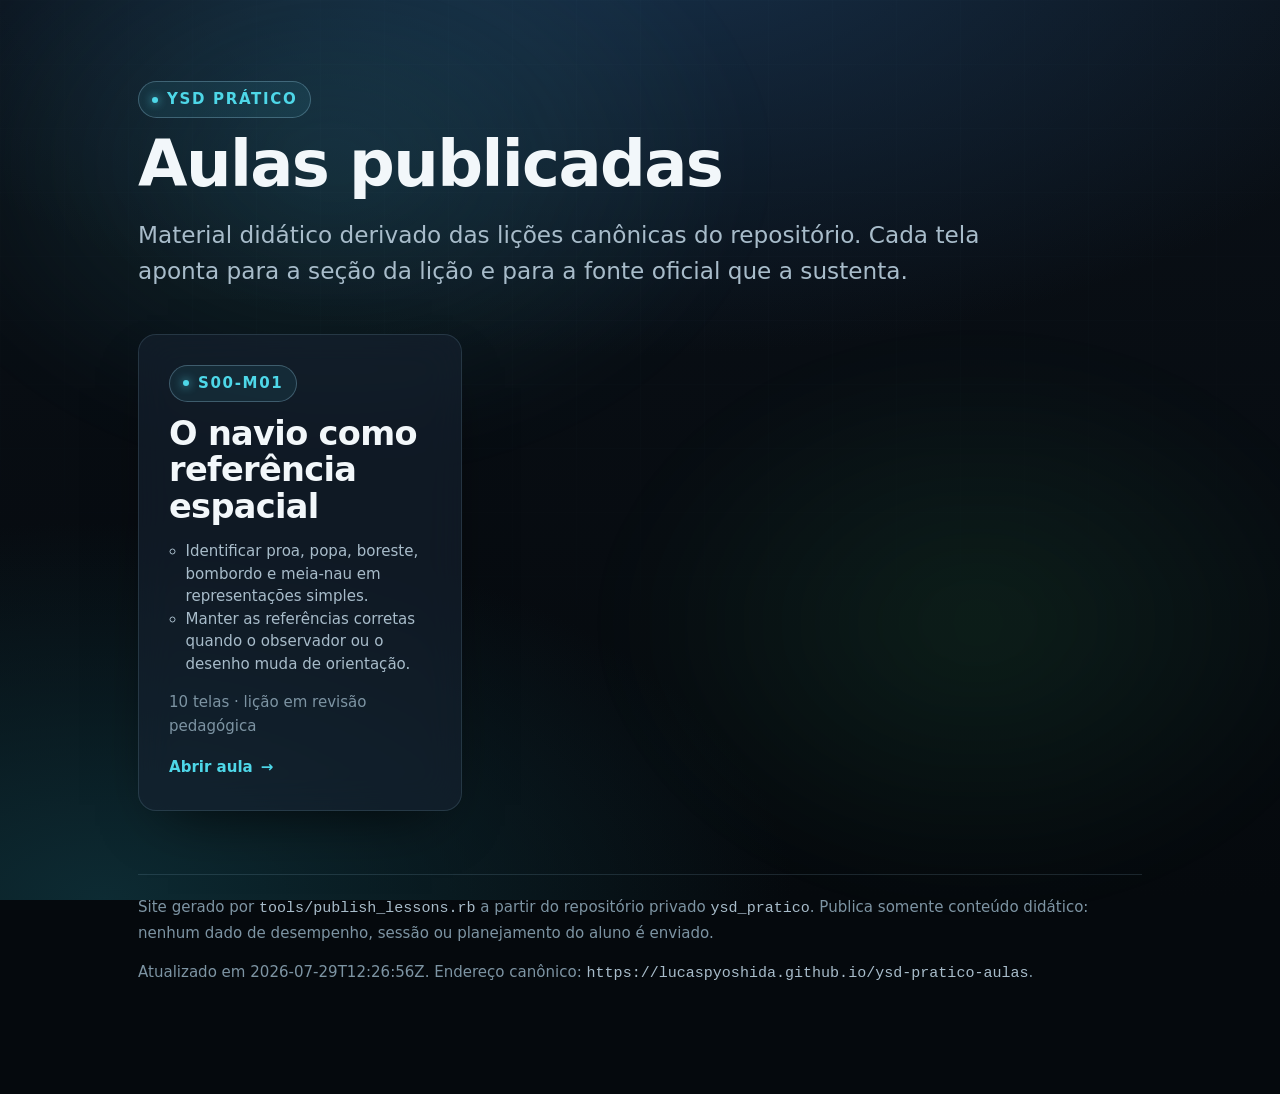
==== index.html @ a8713296 "publish: S00-M01 (ysd_pratico@873083e3991c)" ====
<!doctype html>
<html lang="pt-BR">
<head>
  <meta charset="utf-8">
  <meta name="viewport" content="width=device-width,initial-scale=1,viewport-fit=cover">
  <meta name="theme-color" content="#05090d">
  <meta name="description" content="Aulas publicadas do YSD Prático: preparação para o Processo Seletivo à Categoria de Praticante de Prático.">
  <title>YSD Prático · Aulas</title>
  <link rel="icon" href="data:,">
  <link rel="stylesheet" href="assets/theme/ysd-deck.css">
  <style>
    /* O catálogo reaproveita os tokens do tema; a grade é própria dele. */
    body { display: block; }
    .wrap { width: min(1100px, 100%); margin: 0 auto; padding: clamp(48px, 9vh, 96px) clamp(20px, 5vw, 48px) 96px; }
    header { margin-bottom: clamp(28px, 5vh, 52px); }
    header h1 { font-size: var(--step-4); margin-bottom: 0.3em; }
    header p { color: var(--muted); font-size: var(--step-1); max-width: 60ch; margin: 0; }
    /* auto-fill, não auto-fit: com uma aula só, o cartão mantém largura de
       cartão em vez de esticar por toda a página. */
    ul.grid { list-style: none; margin: 0; padding: 0; display: grid; gap: 16px; grid-template-columns: repeat(auto-fill, minmax(300px, 1fr)); }
    .card a {
      display: block; height: 100%; padding: clamp(20px, 2.6vw, 30px); border-radius: var(--radius);
      border: 1px solid var(--glass-line); background: var(--glass); color: inherit; text-decoration: none;
      backdrop-filter: blur(var(--glass-blur)); -webkit-backdrop-filter: blur(var(--glass-blur));
      box-shadow: var(--shadow); transition: transform .25s var(--ease), border-color .25s var(--ease);
    }
    .card a:hover { transform: translateY(-4px); border-color: var(--proa); }
    .card h2 { font-size: var(--step-2); margin-bottom: 0.45em; }
    .objectives { margin: 0 0 16px; padding-left: 1.1em; color: var(--muted); font-size: var(--step--1); line-height: 1.5; }
    .meta { color: var(--faint); font-size: var(--step--1); margin: 0 0 14px; }
    .go { display: inline-flex; align-items: center; gap: 8px; color: var(--proa); font-weight: 700; font-size: var(--step--1); }
    .go::after { content: "→"; transition: transform .25s var(--ease); }
    .card a:hover .go::after { transform: translateX(4px); }
    footer { margin-top: clamp(40px, 7vh, 72px); padding-top: 20px; border-top: 1px solid var(--glass-line); color: var(--faint); font-size: var(--step--1); line-height: 1.6; }
    footer code { color: var(--muted); }
  </style>
</head>
<body>
  <div class="backdrop" aria-hidden="true"></div>
  <div class="wrap">
    <header>
      <p class="eyebrow">YSD Prático</p>
      <h1>Aulas publicadas</h1>
      <p>Material didático derivado das lições canônicas do repositório. Cada tela aponta para a seção da lição e para a fonte oficial que a sustenta.</p>
    </header>

    <ul class="grid">
<li class="card">
  <a href="S00-M01/">
    <p class="eyebrow">S00-M01</p>
    <h2>O navio como referência espacial</h2>
    <ul class="objectives"><li>Identificar proa, popa, boreste, bombordo e meia-nau em representações simples.</li><li>Manter as referências corretas quando o observador ou o desenho muda de orientação.</li></ul>
    <p class="meta">10 telas · lição em revisão pedagógica</p>
    <span class="go">Abrir aula</span>
  </a>
</li>

    </ul>

    <footer>
      <p>Site gerado por <code>tools/publish_lessons.rb</code> a partir do repositório privado <code>ysd_pratico</code>. Publica somente conteúdo didático: nenhum dado de desempenho, sessão ou planejamento do aluno é enviado.</p>
      <p>Atualizado em 2026-07-29T12:26:56Z. Endereço canônico: <code>https://lucaspyoshida.github.io/ysd-pratico-aulas</code>.</p>
    </footer>
  </div>
</body>
</html>
---- assets/theme/ysd-deck.css ----
/*
 * Tema YSD para decks derivados de lições canônicas.
 *
 * Origem: presentations/templates/theme/ysd-deck.css
 * Distribuição: tools/sync_deck_theme.rb copia este arquivo para
 *               presentations/decks/<microtema>/assets/theme/ysd-deck.css
 * Não editar a cópia dentro do deck: ela é artefato derivado.
 *
 * Regras herdadas de docs/authoring-standards.md:
 * - uma mensagem principal por tela;
 * - convenção de cor estável entre decks (proa, popa, bordos, meia-nau);
 * - movimento só com função causal, temporal ou espacial;
 * - toda animação desligada sob prefers-reduced-motion;
 * - informação exclusivamente visual sempre com alternativa textual.
 */

/* ---------------------------------------------------------------- tokens */

:root {
  color-scheme: dark;

  /* Profundidade: do fundo do mar até a superfície iluminada. */
  --abyss: #05090d;
  --deep: #0a1017;
  --surface: #101823;
  --surface-raised: #16212e;

  /* Vidro: camadas translúcidas empilhadas sobre o fundo. */
  --glass: rgba(24, 36, 50, 0.58);
  --glass-strong: rgba(28, 42, 58, 0.78);
  --glass-line: rgba(150, 190, 215, 0.16);
  --glass-line-strong: rgba(150, 200, 225, 0.32);
  --glass-blur: 18px;

  --text: #f2f7fa;
  --muted: #a8bcca;
  --faint: #7d94a3;

  /* Convenção semântica fixa do projeto. Não trocar entre decks. */
  --proa: #4ed7e8;
  --popa: #f6a84b;
  --boreste: #4ade80;
  --bombordo: #fb7185;
  --meia-nau: #fcd34d;

  --accent: var(--proa);
  --ok: var(--boreste);
  --warn: var(--meia-nau);
  --err: var(--bombordo);
  --focus: #ffffff;

  /* Tipografia fluida: legível no celular sem virar cartaz no desktop. */
  --step--1: clamp(0.82rem, 0.78rem + 0.2vw, 0.94rem);
  --step-0: clamp(1rem, 0.94rem + 0.3vw, 1.15rem);
  --step-1: clamp(1.15rem, 1.05rem + 0.55vw, 1.45rem);
  --step-2: clamp(1.45rem, 1.2rem + 1.2vw, 2.1rem);
  --step-3: clamp(1.85rem, 1.4rem + 2.2vw, 3rem);
  --step-4: clamp(2.2rem, 1.5rem + 3.4vw, 4rem);

  --radius: 18px;
  --radius-sm: 11px;
  --pad-slide: clamp(20px, 5vw, 76px);
  --shadow: 0 24px 60px -30px rgba(0, 0, 0, 0.85);
  --shadow-lift: 0 30px 70px -28px rgba(0, 0, 0, 0.9);
  --ease: cubic-bezier(0.22, 0.61, 0.36, 1);
}

* { box-sizing: border-box; }

html {
  scroll-behavior: smooth;
  scroll-snap-type: y mandatory;
  -webkit-text-size-adjust: 100%;
}

body {
  margin: 0;
  min-height: 100svh;
  background: var(--abyss);
  color: var(--text);
  font-family: Inter, ui-sans-serif, system-ui, -apple-system, "Segoe UI", sans-serif;
  font-size: var(--step-0);
  line-height: 1.55;
  overflow-x: hidden;
  -webkit-font-smoothing: antialiased;
}

/* --------------------------------------------------- fundo em camadas */

/* Três camadas fixas: gradiente de profundidade, halo de luz e retícula.
   Nenhuma carrega informação: existem para separar o vidro do fundo. */
.backdrop {
  position: fixed;
  inset: 0;
  z-index: -1;
  pointer-events: none;
  background:
    radial-gradient(120% 90% at 50% -10%, #17304a 0%, transparent 55%),
    radial-gradient(90% 70% at 8% 100%, #0d2b33 0%, transparent 60%),
    linear-gradient(180deg, var(--deep) 0%, var(--abyss) 100%);
}

.backdrop::before {
  content: "";
  position: absolute;
  inset: -30% -10%;
  background:
    radial-gradient(40% 30% at 30% 30%, rgba(78, 215, 232, 0.13), transparent 70%),
    radial-gradient(35% 28% at 72% 62%, rgba(74, 222, 128, 0.09), transparent 70%);
  filter: blur(28px);
  animation: drift 34s var(--ease) infinite alternate;
}

.backdrop::after {
  content: "";
  position: absolute;
  inset: 0;
  opacity: 0.16;
  background-image:
    linear-gradient(rgba(150, 200, 225, 0.09) 1px, transparent 1px),
    linear-gradient(90deg, rgba(150, 200, 225, 0.09) 1px, transparent 1px);
  background-size: 64px 64px;
  mask-image: radial-gradient(120% 80% at 50% 20%, #000 20%, transparent 78%);
}

@keyframes drift {
  from { transform: translate3d(-3%, -2%, 0) scale(1); }
  to { transform: translate3d(4%, 3%, 0) scale(1.09); }
}

/* --------------------------------------------------------- cromo fixo */

.progress {
  position: fixed;
  inset: 0 0 auto;
  height: 3px;
  z-index: 30;
  background: rgba(150, 200, 225, 0.12);
}

.progress span {
  display: block;
  height: 100%;
  width: 0;
  background: linear-gradient(90deg, var(--proa), var(--boreste));
  box-shadow: 0 0 14px rgba(78, 215, 232, 0.6);
  transition: width 0.35s var(--ease);
}

.deck-bar {
  position: fixed;
  top: 14px;
  left: 50%;
  transform: translateX(-50%);
  z-index: 30;
  display: flex;
  align-items: center;
  gap: 12px;
  padding: 7px 8px 7px 15px;
  border-radius: 999px;
  background: var(--glass-strong);
  border: 1px solid var(--glass-line);
  backdrop-filter: blur(var(--glass-blur));
  -webkit-backdrop-filter: blur(var(--glass-blur));
  box-shadow: var(--shadow);
  max-width: calc(100vw - 24px);
}

.deck-bar .deck-id {
  font-size: var(--step--1);
  font-weight: 700;
  letter-spacing: 0.09em;
  text-transform: uppercase;
  color: var(--muted);
  white-space: nowrap;
}

/* Trilha de progresso: cada ponto é um slide navegável. */
.dots {
  display: flex;
  gap: 6px;
  align-items: center;
}

.dots button {
  width: 8px;
  height: 8px;
  padding: 0;
  border: 0;
  border-radius: 50%;
  background: rgba(168, 188, 202, 0.34);
  cursor: pointer;
  transition: transform 0.25s var(--ease), background 0.25s var(--ease), width 0.25s var(--ease);
}

.dots button:hover { background: var(--muted); }

.dots button[aria-current="true"] {
  width: 22px;
  border-radius: 999px;
  background: var(--proa);
  box-shadow: 0 0 12px rgba(78, 215, 232, 0.7);
}

.counter {
  font-variant-numeric: tabular-nums;
  font-size: var(--step--1);
  color: var(--faint);
  padding-right: 8px;
  white-space: nowrap;
}

.controls {
  position: fixed;
  right: clamp(12px, 2.5vw, 26px);
  bottom: clamp(12px, 2.5vw, 26px);
  z-index: 30;
  display: flex;
  gap: 8px;
}

.icon-btn {
  width: 46px;
  height: 46px;
  display: grid;
  place-items: center;
  border: 1px solid var(--glass-line);
  border-radius: 50%;
  background: var(--glass-strong);
  backdrop-filter: blur(var(--glass-blur));
  -webkit-backdrop-filter: blur(var(--glass-blur));
  color: var(--text);
  cursor: pointer;
  transition: border-color 0.2s var(--ease), color 0.2s var(--ease), transform 0.2s var(--ease);
}

.icon-btn:hover {
  border-color: var(--proa);
  color: var(--proa);
  transform: translateY(-2px);
}

button { font: inherit; }

:focus-visible {
  outline: 3px solid var(--focus);
  outline-offset: 3px;
  border-radius: 4px;
}

/* ------------------------------------------------------------- slides */

.slide {
  position: relative;
  min-height: 100svh;
  scroll-snap-align: start;
  display: grid;
  align-items: center;
  padding: clamp(74px, 11vh, 118px) var(--pad-slide) clamp(90px, 13vh, 130px);
}

.content {
  width: min(1180px, 100%);
  margin: 0 auto;
  display: grid;
  gap: clamp(16px, 2.2vw, 26px);
}

/* Entrada por rolagem: o conteúdo assenta quando o slide passa a ser o atual.
   É transição de foco de atenção, não decoração.

   O efeito só existe depois que o runtime marca `deck-ready` no documento.
   Sem JavaScript — ou se o script falhar — o deck continua legível por inteiro,
   porque conteúdo didático não pode depender de animação para existir. */
.deck-ready .slide [data-reveal] {
  opacity: 0;
  transform: translateY(18px);
  transition: opacity 0.55s var(--ease), transform 0.55s var(--ease);
}

.deck-ready .slide.is-current [data-reveal] {
  opacity: 1;
  transform: none;
}

.deck-ready .slide.is-current [data-reveal="2"] { transition-delay: 0.09s; }
.deck-ready .slide.is-current [data-reveal="3"] { transition-delay: 0.18s; }
.deck-ready .slide.is-current [data-reveal="4"] { transition-delay: 0.27s; }

.grid-2 {
  grid-template-columns: minmax(0, 1fr) minmax(340px, 1.08fr);
  gap: clamp(22px, 3.2vw, 46px);
  align-items: center;
}

/* ------------------------------------------------------- tipografia */

h1, h2, h3, p { margin-top: 0; }

h1 {
  font-size: var(--step-4);
  line-height: 1.02;
  letter-spacing: -0.025em;
  margin-bottom: 0.35em;
  text-wrap: balance;
}

h2 {
  font-size: var(--step-3);
  line-height: 1.08;
  letter-spacing: -0.02em;
  margin-bottom: 0.3em;
  text-wrap: balance;
}

h3 {
  font-size: var(--step-1);
  line-height: 1.22;
  letter-spacing: -0.01em;
  margin-bottom: 0.4em;
}

.eyebrow {
  display: inline-flex;
  /* `.content` é grid: sem isto a pílula esticaria até a largura da coluna. */
  justify-self: start;
  align-items: center;
  gap: 9px;
  margin: 0 0 14px;
  padding: 6px 13px;
  border-radius: 999px;
  border: 1px solid var(--glass-line-strong);
  background: rgba(78, 215, 232, 0.08);
  color: var(--proa);
  font-size: var(--step--1);
  font-weight: 700;
  letter-spacing: 0.11em;
  text-transform: uppercase;
}

.eyebrow::before {
  content: "";
  width: 6px;
  height: 6px;
  border-radius: 50%;
  background: currentColor;
  box-shadow: 0 0 10px currentColor;
}

.lead {
  font-size: var(--step-1);
  line-height: 1.5;
  color: var(--muted);
  max-width: 62ch;
}

.fine {
  font-size: var(--step--1);
  color: var(--faint);
  line-height: 1.45;
  margin: 0;
}

/* Linha de proveniência: presente em toda tela, nunca escondida. */
.source-line {
  margin: 6px 0 0;
  padding-top: 12px;
  border-top: 1px solid var(--glass-line);
  color: var(--faint);
  font-size: var(--step--1);
  line-height: 1.45;
}

/* ------------------------------------------------------ superfícies */

.panel {
  padding: clamp(18px, 2.2vw, 28px);
  border-radius: var(--radius);
  border: 1px solid var(--glass-line);
  background: var(--glass);
  backdrop-filter: blur(var(--glass-blur));
  -webkit-backdrop-filter: blur(var(--glass-blur));
  box-shadow: var(--shadow);
}

/* Regra: enunciado que vem direto da lição, com barra semântica à esquerda. */
.rule {
  position: relative;
  margin: 0 0 12px;
  padding: 16px 20px 16px 24px;
  border-radius: var(--radius-sm);
  border: 1px solid var(--glass-line);
  background: var(--glass);
  backdrop-filter: blur(var(--glass-blur));
  -webkit-backdrop-filter: blur(var(--glass-blur));
  font-size: var(--step-1);
  line-height: 1.45;
}

.rule::before {
  content: "";
  position: absolute;
  left: 0;
  top: 12px;
  bottom: 12px;
  width: 4px;
  border-radius: 999px;
  background: var(--tone, var(--proa));
  box-shadow: 0 0 16px -2px var(--tone, var(--proa));
}

.rule.t-proa { --tone: var(--proa); }
.rule.t-popa { --tone: var(--popa); }
.rule.t-boreste { --tone: var(--boreste); }
.rule.t-bombordo { --tone: var(--bombordo); }
.rule.t-meia-nau { --tone: var(--meia-nau); }

.tag {
  font-weight: 800;
  letter-spacing: 0.01em;
  color: var(--tone, var(--proa));
}

.tag.t-boreste { --tone: var(--boreste); }
.tag.t-bombordo { --tone: var(--bombordo); }

/* Card de erro comum: alto contraste, deliberadamente destoante. */
.misconception {
  position: relative;
  padding: clamp(20px, 3vw, 32px);
  border-radius: var(--radius);
  border: 1px solid rgba(251, 113, 133, 0.45);
  background: linear-gradient(145deg, rgba(60, 22, 33, 0.85), rgba(30, 16, 22, 0.7));
  backdrop-filter: blur(var(--glass-blur));
  -webkit-backdrop-filter: blur(var(--glass-blur));
  font-size: var(--step-2);
  line-height: 1.28;
  text-wrap: balance;
}

.misconception::before {
  content: "“";
  position: absolute;
  top: -6px;
  left: 14px;
  font-size: 4rem;
  line-height: 1;
  color: rgba(251, 113, 133, 0.35);
}

/* --------------------------------------------------------- interação */

.button-row {
  display: flex;
  flex-wrap: wrap;
  gap: 10px;
  margin-top: 6px;
}

.action {
  display: inline-flex;
  align-items: center;
  gap: 9px;
  min-height: 46px;
  padding: 11px 18px;
  border-radius: 999px;
  border: 1px solid var(--glass-line-strong);
  background: var(--glass);
  backdrop-filter: blur(var(--glass-blur));
  -webkit-backdrop-filter: blur(var(--glass-blur));
  color: var(--text);
  cursor: pointer;
  transition: border-color 0.2s var(--ease), color 0.2s var(--ease),
              background 0.2s var(--ease), transform 0.2s var(--ease);
}

.action:hover { border-color: var(--proa); color: var(--proa); transform: translateY(-1px); }
.action.active { border-color: var(--proa); color: var(--proa); background: rgba(78, 215, 232, 0.12); }
.action.correct { border-color: var(--ok); color: var(--ok); background: rgba(74, 222, 128, 0.12); }
.action.wrong { border-color: var(--err); color: var(--err); background: rgba(251, 113, 133, 0.12); }
.action .icon { width: 18px; height: 18px; }

/* Área de retorno com altura reservada: o layout não pula ao responder. */
.feedback {
  min-height: 3.2em;
  margin: 4px 0 0;
  color: var(--muted);
  line-height: 1.45;
  transition: color 0.25s var(--ease);
}

.feedback.ok { color: var(--ok); }
.feedback.err { color: var(--err); }

/* ------------------------------------------------------------- palco */

/* Palco do navio: proporção estável, moldura de vidro e água sob o casco
   representada apenas como textura de fundo. */
.stage {
  position: relative;
  width: 100%;
  aspect-ratio: 16 / 10;
  min-height: 260px;
  border-radius: var(--radius);
  border: 1px solid var(--glass-line);
  background:
    radial-gradient(80% 60% at 50% 0%, rgba(78, 215, 232, 0.1), transparent 60%),
    linear-gradient(180deg, #0d1721 0%, #091119 100%);
  box-shadow: var(--shadow-lift), inset 0 1px 0 rgba(255, 255, 255, 0.05);
  overflow: hidden;
}

.stage svg { display: block; width: 100%; height: 100%; }

/* Marulho: linhas horizontais lentas. Só sinaliza "há água"; não mede nada. */
.swell {
  animation: swell 9s ease-in-out infinite alternate;
  transform-origin: center;
}

@keyframes swell {
  from { transform: translateY(-4px); opacity: 0.5; }
  to { transform: translateY(4px); opacity: 0.85; }
}

/* Balanço do navio: amplitude mínima, apenas para o palco não parecer estático. */
.bob { animation: bob 7s ease-in-out infinite alternate; transform-origin: center; }

@keyframes bob {
  from { transform: translateY(-5px) rotate(-0.7deg); }
  to { transform: translateY(5px) rotate(0.7deg); }
}

/* Pulso da seta de proa: chama atenção para a referência que decide os bordos. */
.pulse { animation: pulse 2.6s ease-in-out infinite; }

@keyframes pulse {
  0%, 100% { opacity: 0.55; }
  50% { opacity: 1; }
}

/* Rótulos ancorados ao objeto, conforme docs/authoring-standards.md. */
.tick {
  font: 700 15px Inter, system-ui, sans-serif;
  letter-spacing: 0.08em;
  paint-order: stroke;
  stroke: #05090d;
  stroke-width: 5px;
  stroke-linejoin: round;
}

.tick.sm { font-size: 13px; }

.hull { fill: #dde7ec; stroke: #93a8b4; stroke-width: 3; }
.keel-line { stroke: #5b7180; stroke-width: 2; stroke-dasharray: 9 8; }
.band-boreste { fill: var(--boreste); opacity: 0.42; }
.band-bombordo { fill: var(--bombordo); opacity: 0.42; }
.band-meia-nau { fill: var(--meia-nau); opacity: 0.36; }
.edge-meia-nau { stroke: var(--meia-nau); stroke-width: 2.5; stroke-dasharray: 7 6; fill: none; }

.watcher circle { fill: var(--meia-nau); stroke: #ffffff; stroke-width: 3; }
.watcher.mental circle { fill: var(--proa); }
.watcher { transition: transform 0.55s var(--ease); }

.ship-group { transition: transform 0.6s var(--ease); }

/* Estado de pista: rótulos escondidos até o aluno pedir ajuda. */
.stage.hide-labels .maybe { opacity: 0; transition: opacity 0.4s var(--ease); }
.stage.hint .maybe.proa { opacity: 1; }

/* -------------------------------------------------------------- grades */

.concept-grid {
  display: grid;
  grid-template-columns: repeat(auto-fit, minmax(165px, 1fr));
  gap: 12px;
}

.concept {
  padding: 18px 16px;
  border-radius: var(--radius-sm);
  border: 1px solid var(--glass-line);
  border-top: 3px solid var(--tone, var(--proa));
  background: var(--glass);
  backdrop-filter: blur(var(--glass-blur));
  -webkit-backdrop-filter: blur(var(--glass-blur));
  transition: transform 0.25s var(--ease), border-color 0.25s var(--ease);
}

.concept:hover { transform: translateY(-3px); }
.concept strong { display: block; margin-bottom: 6px; font-size: var(--step-1); color: var(--tone, var(--text)); }
.concept span { color: var(--muted); font-size: var(--step--1); line-height: 1.4; }

.concept.t-proa { --tone: var(--proa); }
.concept.t-popa { --tone: var(--popa); }
.concept.t-boreste { --tone: var(--boreste); }
.concept.t-bombordo { --tone: var(--bombordo); }
.concept.t-meia-nau { --tone: var(--meia-nau); }

.summary {
  display: grid;
  grid-template-columns: repeat(auto-fit, minmax(230px, 1fr));
  gap: 14px;
}

.summary > div {
  padding: clamp(18px, 2.2vw, 26px);
  border-radius: var(--radius);
  border: 1px solid var(--glass-line);
  border-top: 3px solid var(--tone, var(--proa));
  background: var(--glass);
  backdrop-filter: blur(var(--glass-blur));
  -webkit-backdrop-filter: blur(var(--glass-blur));
}

.summary p { color: var(--muted); margin: 0; line-height: 1.45; }

/* --------------------------------------------------------- utilidades */

.sr-only {
  position: absolute;
  width: 1px;
  height: 1px;
  padding: 0;
  margin: -1px;
  overflow: hidden;
  clip: rect(0, 0, 0, 0);
  white-space: nowrap;
  border: 0;
}

/* Marcador de proveniência: liga o texto da tela a uma claim da lição canônica.
   É só um rótulo para o validador e para leitores de tela — não pode impor
   display, porque a mesma classe aparece em parágrafo, span e cartão. */
.claim { }

/* Mapa de slides: visão geral acionada por teclado ou botão. */
.map {
  position: fixed;
  inset: 0;
  z-index: 40;
  display: none;
  place-items: center;
  padding: 28px;
  background: rgba(5, 9, 13, 0.82);
  backdrop-filter: blur(10px);
  -webkit-backdrop-filter: blur(10px);
}

.map[open] { display: grid; }

.map ol {
  list-style: none;
  margin: 0;
  padding: 0;
  display: grid;
  grid-template-columns: repeat(auto-fit, minmax(210px, 1fr));
  gap: 10px;
  width: min(880px, 100%);
  max-height: 80svh;
  overflow-y: auto;
}

.map button {
  width: 100%;
  text-align: left;
  padding: 14px 16px;
  border-radius: var(--radius-sm);
  border: 1px solid var(--glass-line);
  background: var(--glass);
  color: var(--text);
  cursor: pointer;
  line-height: 1.3;
  transition: border-color 0.2s var(--ease), transform 0.2s var(--ease);
}

.map button:hover { border-color: var(--proa); transform: translateY(-2px); }
.map button small { display: block; color: var(--faint); font-size: var(--step--1); margin-bottom: 4px; }

/* @MIRA:RESPONSIVE:START */
@media (max-width: 860px) {
  html { scroll-snap-type: none; }

  .slide {
    min-height: auto;
    padding: clamp(78px, 12vh, 96px) 16px clamp(28px, 6vh, 44px);
  }

  .slide:last-child { padding-bottom: 110px; }

  .grid-2 { grid-template-columns: 1fr; }

  /* No celular o palco vem primeiro: a figura ancora a leitura do texto. */
  .grid-2 > .stage { order: -1; }

  .stage { aspect-ratio: 4 / 3; min-height: 210px; }

  .deck-bar { top: 10px; gap: 8px; padding: 6px 8px 6px 12px; }
  .deck-bar .deck-id { display: none; }
  .dots button { width: 7px; height: 7px; }
  .dots button[aria-current="true"] { width: 18px; }

  .icon-btn { width: 44px; height: 44px; }
  .misconception { font-size: var(--step-1); }
  .rule { font-size: var(--step-0); }
  .tick { font-size: 17px; }
  .tick.sm { font-size: 15px; }
}

@media (max-width: 460px) {
  .dots { max-width: 46vw; overflow: hidden; }
  .action { width: 100%; justify-content: center; }
}
/* @MIRA:RESPONSIVE:END */

/* Contrato de acessibilidade: nenhuma animação sobrevive à preferência do
   usuário, e nenhuma informação depende exclusivamente de movimento. */
@media (prefers-reduced-motion: reduce) {
  html { scroll-behavior: auto; }

  *, *::before, *::after {
    animation: none !important;
    transition-duration: 0.01ms !important;
  }

  .deck-ready .slide [data-reveal] { opacity: 1; transform: none; }
}

@media print {
  .deck-bar, .controls, .progress, .map, .backdrop { display: none !important; }
  .slide { min-height: auto; page-break-after: always; padding: 24px 0; }
  body { background: #fff; color: #111; }
  .panel, .rule, .concept, .summary > div { background: #fff; border-color: #ccc; }
}
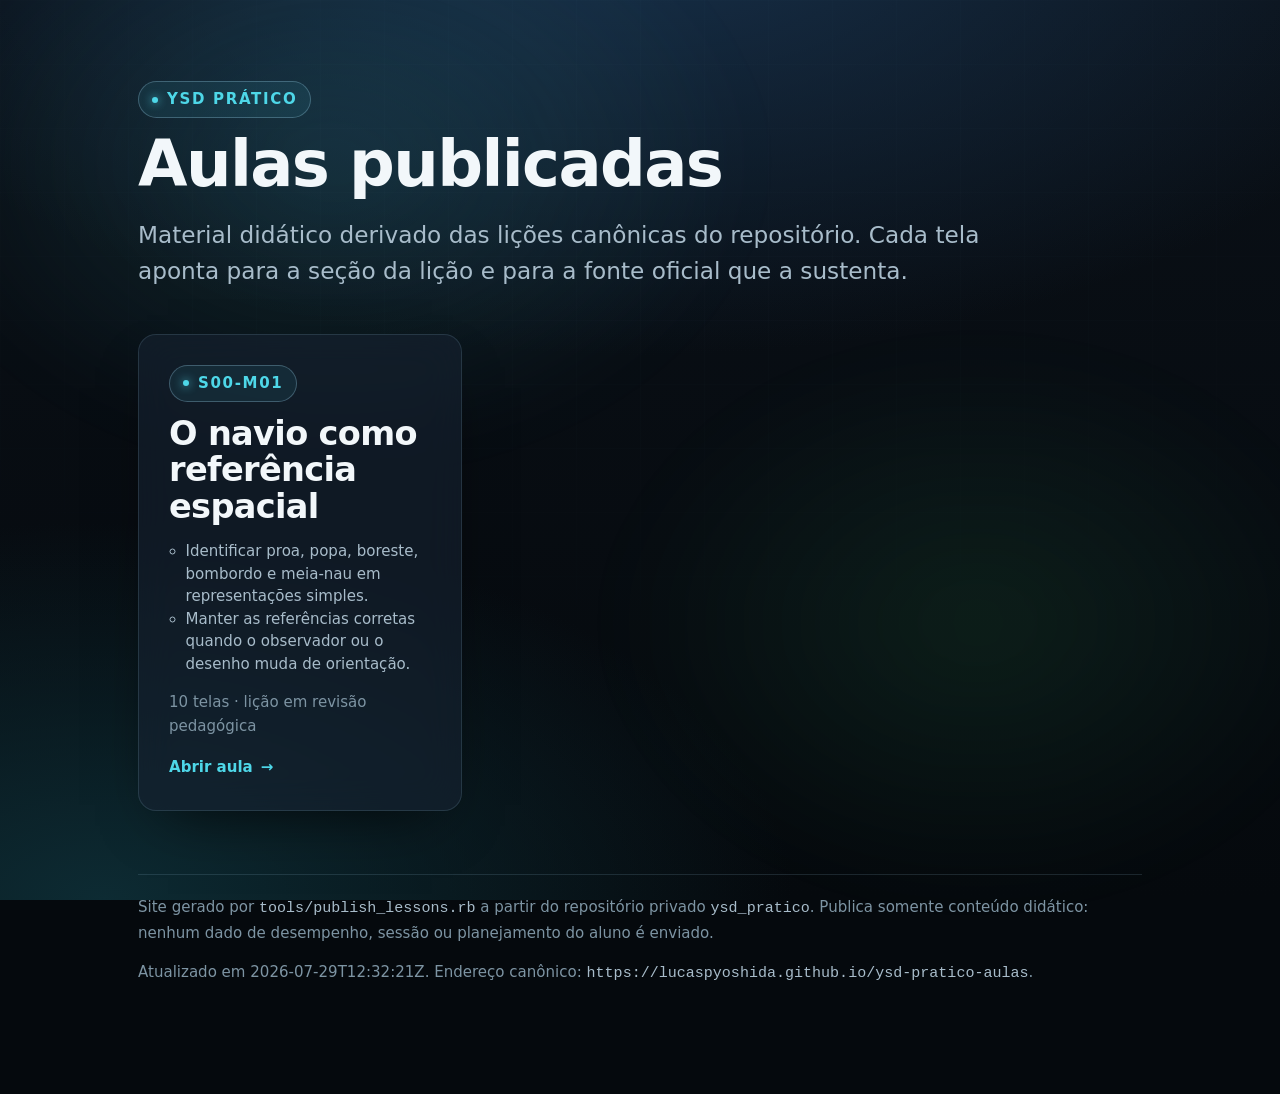
==== commit e5e68164: "publish: S00-M01 (ysd_pratico@c51375b033da)" ====
--- a/index.html
+++ b/index.html
@@ -59,7 +59,7 @@
 
     <footer>
       <p>Site gerado por <code>tools/publish_lessons.rb</code> a partir do repositório privado <code>ysd_pratico</code>. Publica somente conteúdo didático: nenhum dado de desempenho, sessão ou planejamento do aluno é enviado.</p>
-      <p>Atualizado em 2026-07-29T12:26:56Z. Endereço canônico: <code>https://lucaspyoshida.github.io/ysd-pratico-aulas</code>.</p>
+      <p>Atualizado em 2026-07-29T12:32:21Z. Endereço canônico: <code>https://lucaspyoshida.github.io/ysd-pratico-aulas</code>.</p>
     </footer>
   </div>
 </body>
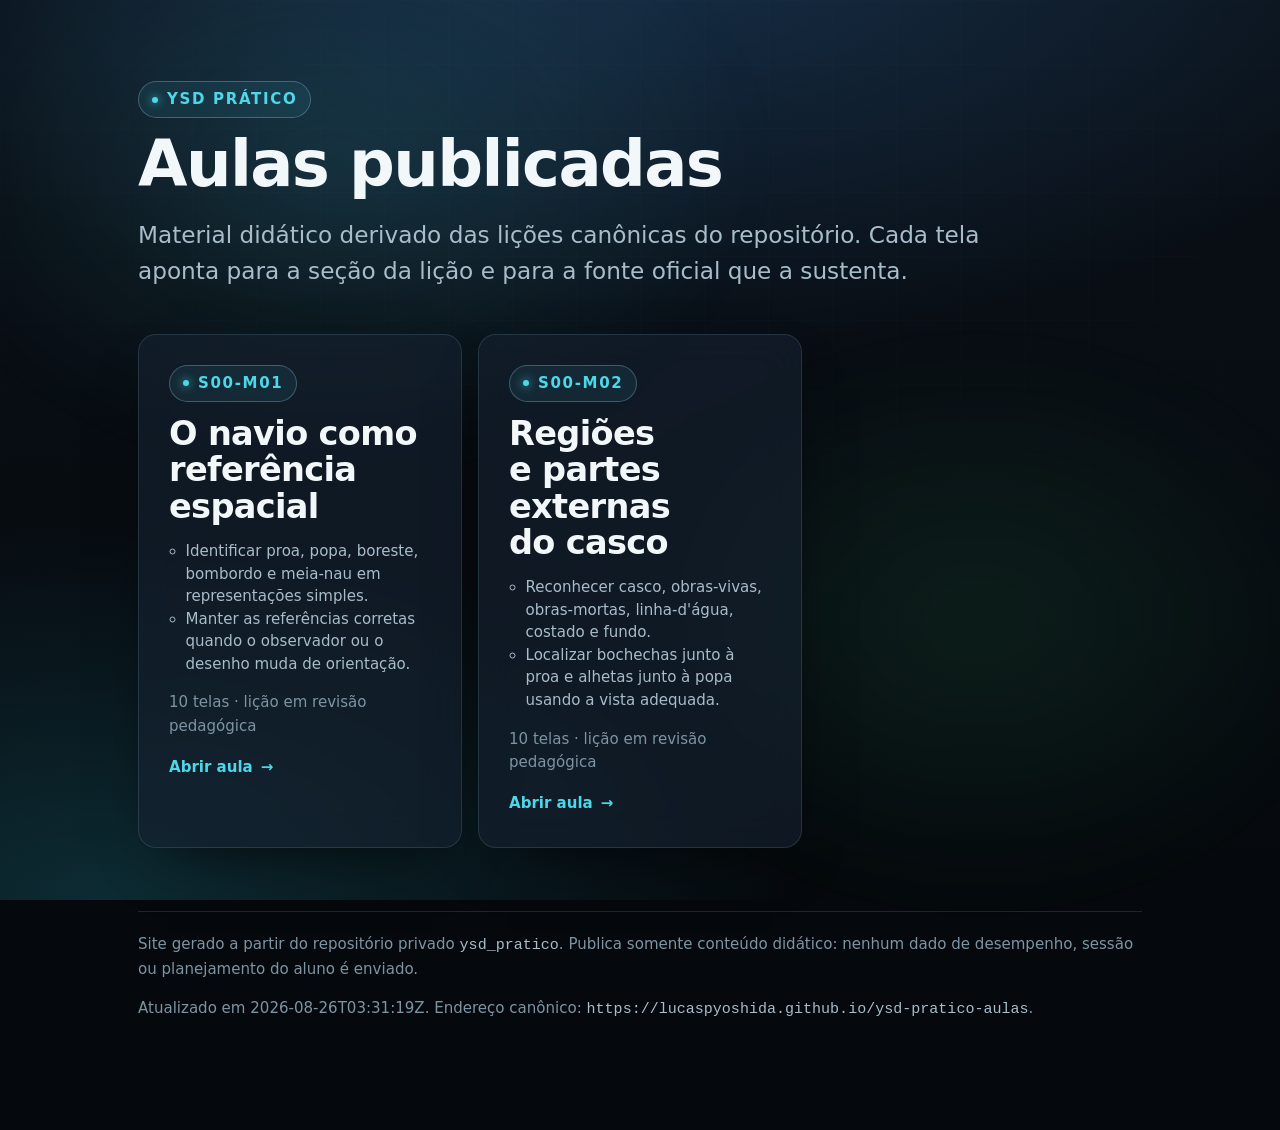
==== commit a118c3c7: "publish: S00-M02 (Daily Council 2026-08-26)" ====
--- a/index.html
+++ b/index.html
@@ -9,21 +9,13 @@
   <link rel="icon" href="data:,">
   <link rel="stylesheet" href="assets/theme/ysd-deck.css">
   <style>
-    /* O catálogo reaproveita os tokens do tema; a grade é própria dele. */
     body { display: block; }
     .wrap { width: min(1100px, 100%); margin: 0 auto; padding: clamp(48px, 9vh, 96px) clamp(20px, 5vw, 48px) 96px; }
     header { margin-bottom: clamp(28px, 5vh, 52px); }
     header h1 { font-size: var(--step-4); margin-bottom: 0.3em; }
     header p { color: var(--muted); font-size: var(--step-1); max-width: 60ch; margin: 0; }
-    /* auto-fill, não auto-fit: com uma aula só, o cartão mantém largura de
-       cartão em vez de esticar por toda a página. */
     ul.grid { list-style: none; margin: 0; padding: 0; display: grid; gap: 16px; grid-template-columns: repeat(auto-fill, minmax(300px, 1fr)); }
-    .card a {
-      display: block; height: 100%; padding: clamp(20px, 2.6vw, 30px); border-radius: var(--radius);
-      border: 1px solid var(--glass-line); background: var(--glass); color: inherit; text-decoration: none;
-      backdrop-filter: blur(var(--glass-blur)); -webkit-backdrop-filter: blur(var(--glass-blur));
-      box-shadow: var(--shadow); transition: transform .25s var(--ease), border-color .25s var(--ease);
-    }
+    .card a { display: block; height: 100%; padding: clamp(20px, 2.6vw, 30px); border-radius: var(--radius); border: 1px solid var(--glass-line); background: var(--glass); color: inherit; text-decoration: none; backdrop-filter: blur(var(--glass-blur)); -webkit-backdrop-filter: blur(var(--glass-blur)); box-shadow: var(--shadow); transition: transform .25s var(--ease), border-color .25s var(--ease); }
     .card a:hover { transform: translateY(-4px); border-color: var(--proa); }
     .card h2 { font-size: var(--step-2); margin-bottom: 0.45em; }
     .objectives { margin: 0 0 16px; padding-left: 1.1em; color: var(--muted); font-size: var(--step--1); line-height: 1.5; }
@@ -43,23 +35,29 @@
       <h1>Aulas publicadas</h1>
       <p>Material didático derivado das lições canônicas do repositório. Cada tela aponta para a seção da lição e para a fonte oficial que a sustenta.</p>
     </header>
-
     <ul class="grid">
-<li class="card">
-  <a href="S00-M01/">
-    <p class="eyebrow">S00-M01</p>
-    <h2>O navio como referência espacial</h2>
-    <ul class="objectives"><li>Identificar proa, popa, boreste, bombordo e meia-nau em representações simples.</li><li>Manter as referências corretas quando o observador ou o desenho muda de orientação.</li></ul>
-    <p class="meta">10 telas · lição em revisão pedagógica</p>
-    <span class="go">Abrir aula</span>
-  </a>
-</li>
-
+      <li class="card">
+        <a href="S00-M01/">
+          <p class="eyebrow">S00-M01</p>
+          <h2>O navio como referência espacial</h2>
+          <ul class="objectives"><li>Identificar proa, popa, boreste, bombordo e meia-nau em representações simples.</li><li>Manter as referências corretas quando o observador ou o desenho muda de orientação.</li></ul>
+          <p class="meta">10 telas · lição em revisão pedagógica</p>
+          <span class="go">Abrir aula</span>
+        </a>
+      </li>
+      <li class="card">
+        <a href="S00-M02/">
+          <p class="eyebrow">S00-M02</p>
+          <h2>Regiões e partes externas do casco</h2>
+          <ul class="objectives"><li>Reconhecer casco, obras-vivas, obras-mortas, linha-d'água, costado e fundo.</li><li>Localizar bochechas junto à proa e alhetas junto à popa usando a vista adequada.</li></ul>
+          <p class="meta">10 telas · lição em revisão pedagógica</p>
+          <span class="go">Abrir aula</span>
+        </a>
+      </li>
     </ul>
-
     <footer>
-      <p>Site gerado por <code>tools/publish_lessons.rb</code> a partir do repositório privado <code>ysd_pratico</code>. Publica somente conteúdo didático: nenhum dado de desempenho, sessão ou planejamento do aluno é enviado.</p>
-      <p>Atualizado em 2026-07-29T12:32:21Z. Endereço canônico: <code>https://lucaspyoshida.github.io/ysd-pratico-aulas</code>.</p>
+      <p>Site gerado a partir do repositório privado <code>ysd_pratico</code>. Publica somente conteúdo didático: nenhum dado de desempenho, sessão ou planejamento do aluno é enviado.</p>
+      <p>Atualizado em 2026-08-26T03:31:19Z. Endereço canônico: <code>https://lucaspyoshida.github.io/ysd-pratico-aulas</code>.</p>
     </footer>
   </div>
 </body>
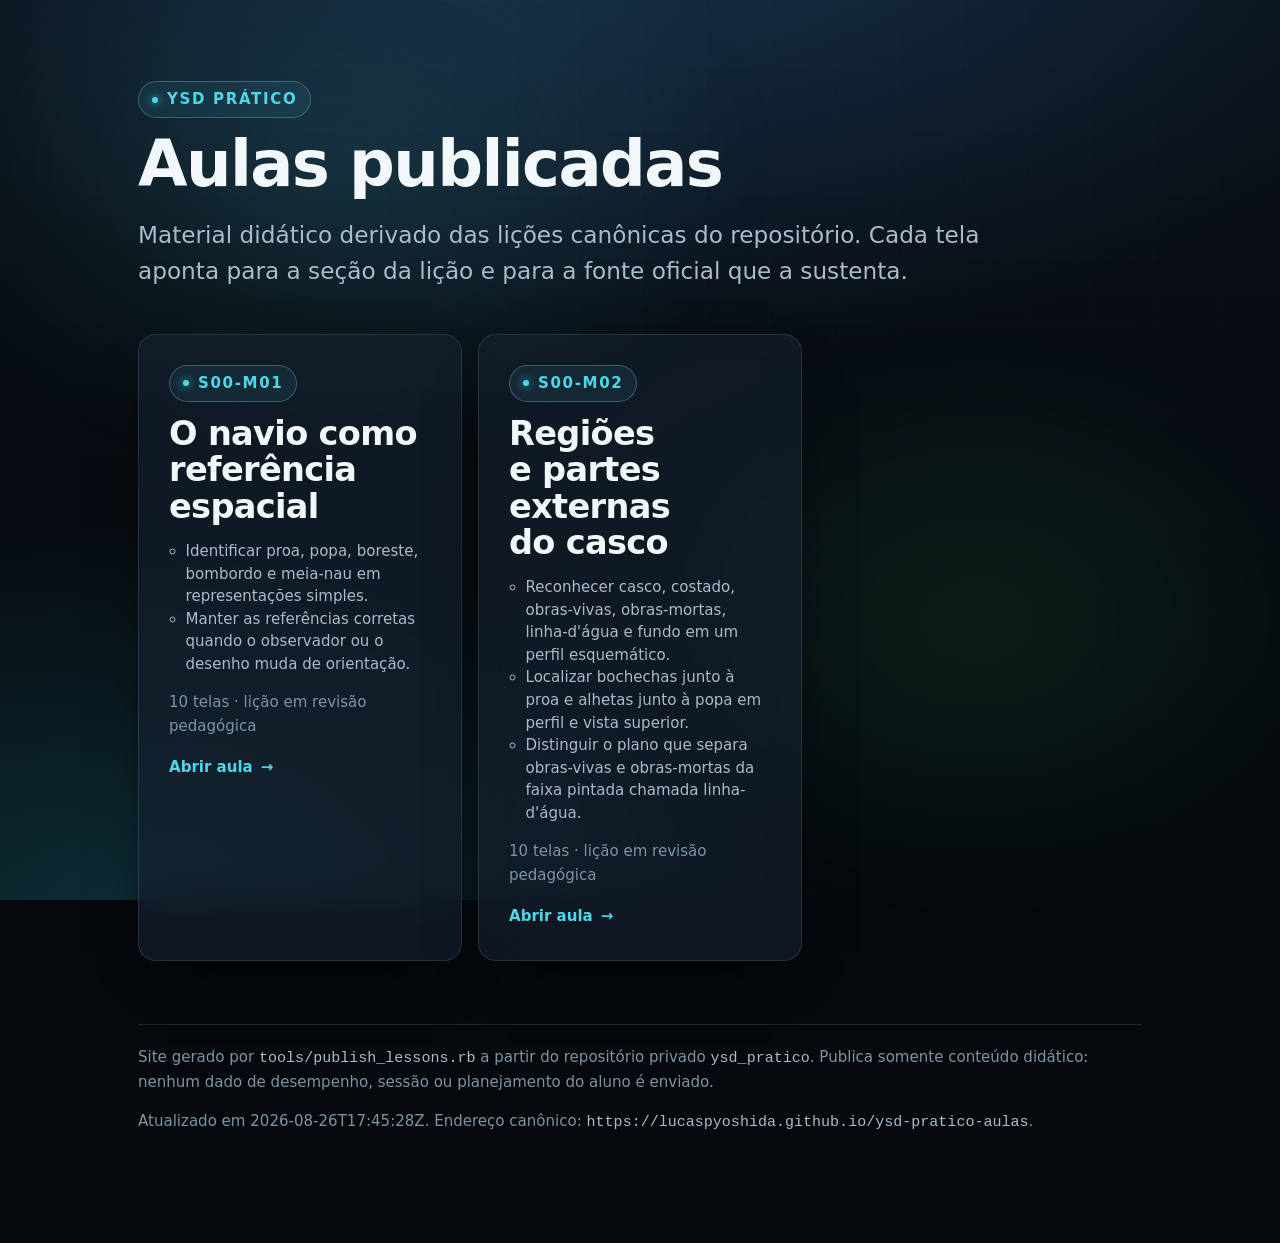
==== commit 5e26e21e: "publish: S00-M01, S00-M02 (ysd_pratico@ac873d58abc9)" ====
--- a/index.html
+++ b/index.html
@@ -9,13 +9,21 @@
   <link rel="icon" href="data:,">
   <link rel="stylesheet" href="assets/theme/ysd-deck.css">
   <style>
+    /* O catálogo reaproveita os tokens do tema; a grade é própria dele. */
     body { display: block; }
     .wrap { width: min(1100px, 100%); margin: 0 auto; padding: clamp(48px, 9vh, 96px) clamp(20px, 5vw, 48px) 96px; }
     header { margin-bottom: clamp(28px, 5vh, 52px); }
     header h1 { font-size: var(--step-4); margin-bottom: 0.3em; }
     header p { color: var(--muted); font-size: var(--step-1); max-width: 60ch; margin: 0; }
+    /* auto-fill, não auto-fit: com uma aula só, o cartão mantém largura de
+       cartão em vez de esticar por toda a página. */
     ul.grid { list-style: none; margin: 0; padding: 0; display: grid; gap: 16px; grid-template-columns: repeat(auto-fill, minmax(300px, 1fr)); }
-    .card a { display: block; height: 100%; padding: clamp(20px, 2.6vw, 30px); border-radius: var(--radius); border: 1px solid var(--glass-line); background: var(--glass); color: inherit; text-decoration: none; backdrop-filter: blur(var(--glass-blur)); -webkit-backdrop-filter: blur(var(--glass-blur)); box-shadow: var(--shadow); transition: transform .25s var(--ease), border-color .25s var(--ease); }
+    .card a {
+      display: block; height: 100%; padding: clamp(20px, 2.6vw, 30px); border-radius: var(--radius);
+      border: 1px solid var(--glass-line); background: var(--glass); color: inherit; text-decoration: none;
+      backdrop-filter: blur(var(--glass-blur)); -webkit-backdrop-filter: blur(var(--glass-blur));
+      box-shadow: var(--shadow); transition: transform .25s var(--ease), border-color .25s var(--ease);
+    }
     .card a:hover { transform: translateY(-4px); border-color: var(--proa); }
     .card h2 { font-size: var(--step-2); margin-bottom: 0.45em; }
     .objectives { margin: 0 0 16px; padding-left: 1.1em; color: var(--muted); font-size: var(--step--1); line-height: 1.5; }
@@ -35,29 +43,33 @@
       <h1>Aulas publicadas</h1>
       <p>Material didático derivado das lições canônicas do repositório. Cada tela aponta para a seção da lição e para a fonte oficial que a sustenta.</p>
     </header>
+
     <ul class="grid">
-      <li class="card">
-        <a href="S00-M01/">
-          <p class="eyebrow">S00-M01</p>
-          <h2>O navio como referência espacial</h2>
-          <ul class="objectives"><li>Identificar proa, popa, boreste, bombordo e meia-nau em representações simples.</li><li>Manter as referências corretas quando o observador ou o desenho muda de orientação.</li></ul>
-          <p class="meta">10 telas · lição em revisão pedagógica</p>
-          <span class="go">Abrir aula</span>
-        </a>
-      </li>
-      <li class="card">
-        <a href="S00-M02/">
-          <p class="eyebrow">S00-M02</p>
-          <h2>Regiões e partes externas do casco</h2>
-          <ul class="objectives"><li>Reconhecer casco, obras-vivas, obras-mortas, linha-d'água, costado e fundo.</li><li>Localizar bochechas junto à proa e alhetas junto à popa usando a vista adequada.</li></ul>
-          <p class="meta">10 telas · lição em revisão pedagógica</p>
-          <span class="go">Abrir aula</span>
-        </a>
-      </li>
+<li class="card">
+  <a href="S00-M01/">
+    <p class="eyebrow">S00-M01</p>
+    <h2>O navio como referência espacial</h2>
+    <ul class="objectives"><li>Identificar proa, popa, boreste, bombordo e meia-nau em representações simples.</li><li>Manter as referências corretas quando o observador ou o desenho muda de orientação.</li></ul>
+    <p class="meta">10 telas · lição em revisão pedagógica</p>
+    <span class="go">Abrir aula</span>
+  </a>
+</li>
+
+<li class="card">
+  <a href="S00-M02/">
+    <p class="eyebrow">S00-M02</p>
+    <h2>Regiões e partes externas do casco</h2>
+    <ul class="objectives"><li>Reconhecer casco, costado, obras-vivas, obras-mortas, linha-d'água e fundo em um perfil esquemático.</li><li>Localizar bochechas junto à proa e alhetas junto à popa em perfil e vista superior.</li><li>Distinguir o plano que separa obras-vivas e obras-mortas da faixa pintada chamada linha-d'água.</li></ul>
+    <p class="meta">10 telas · lição em revisão pedagógica</p>
+    <span class="go">Abrir aula</span>
+  </a>
+</li>
+
     </ul>
+
     <footer>
-      <p>Site gerado a partir do repositório privado <code>ysd_pratico</code>. Publica somente conteúdo didático: nenhum dado de desempenho, sessão ou planejamento do aluno é enviado.</p>
-      <p>Atualizado em 2026-08-26T03:31:19Z. Endereço canônico: <code>https://lucaspyoshida.github.io/ysd-pratico-aulas</code>.</p>
+      <p>Site gerado por <code>tools/publish_lessons.rb</code> a partir do repositório privado <code>ysd_pratico</code>. Publica somente conteúdo didático: nenhum dado de desempenho, sessão ou planejamento do aluno é enviado.</p>
+      <p>Atualizado em 2026-08-26T17:45:28Z. Endereço canônico: <code>https://lucaspyoshida.github.io/ysd-pratico-aulas</code>.</p>
     </footer>
   </div>
 </body>
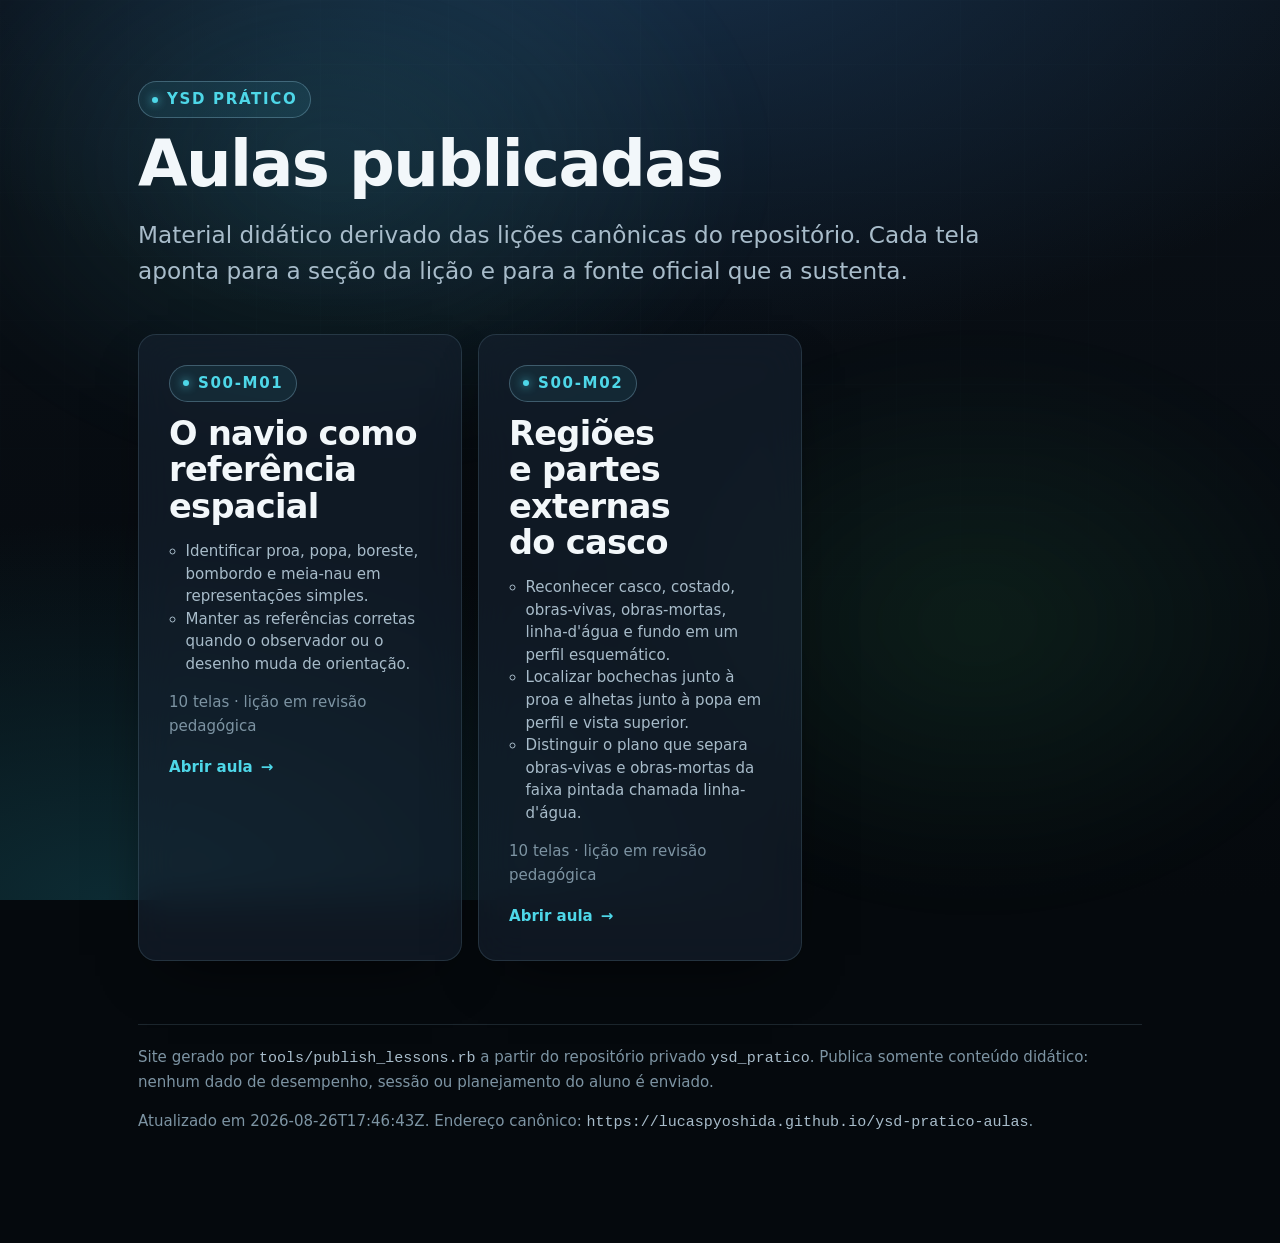
==== commit 794af4d1: "publish: S00-M01, S00-M02 (ysd_pratico@87cfd0fccc99)" ====
--- a/index.html
+++ b/index.html
@@ -69,7 +69,7 @@
 
     <footer>
       <p>Site gerado por <code>tools/publish_lessons.rb</code> a partir do repositório privado <code>ysd_pratico</code>. Publica somente conteúdo didático: nenhum dado de desempenho, sessão ou planejamento do aluno é enviado.</p>
-      <p>Atualizado em 2026-08-26T17:45:28Z. Endereço canônico: <code>https://lucaspyoshida.github.io/ysd-pratico-aulas</code>.</p>
+      <p>Atualizado em 2026-08-26T17:46:43Z. Endereço canônico: <code>https://lucaspyoshida.github.io/ysd-pratico-aulas</code>.</p>
     </footer>
   </div>
 </body>
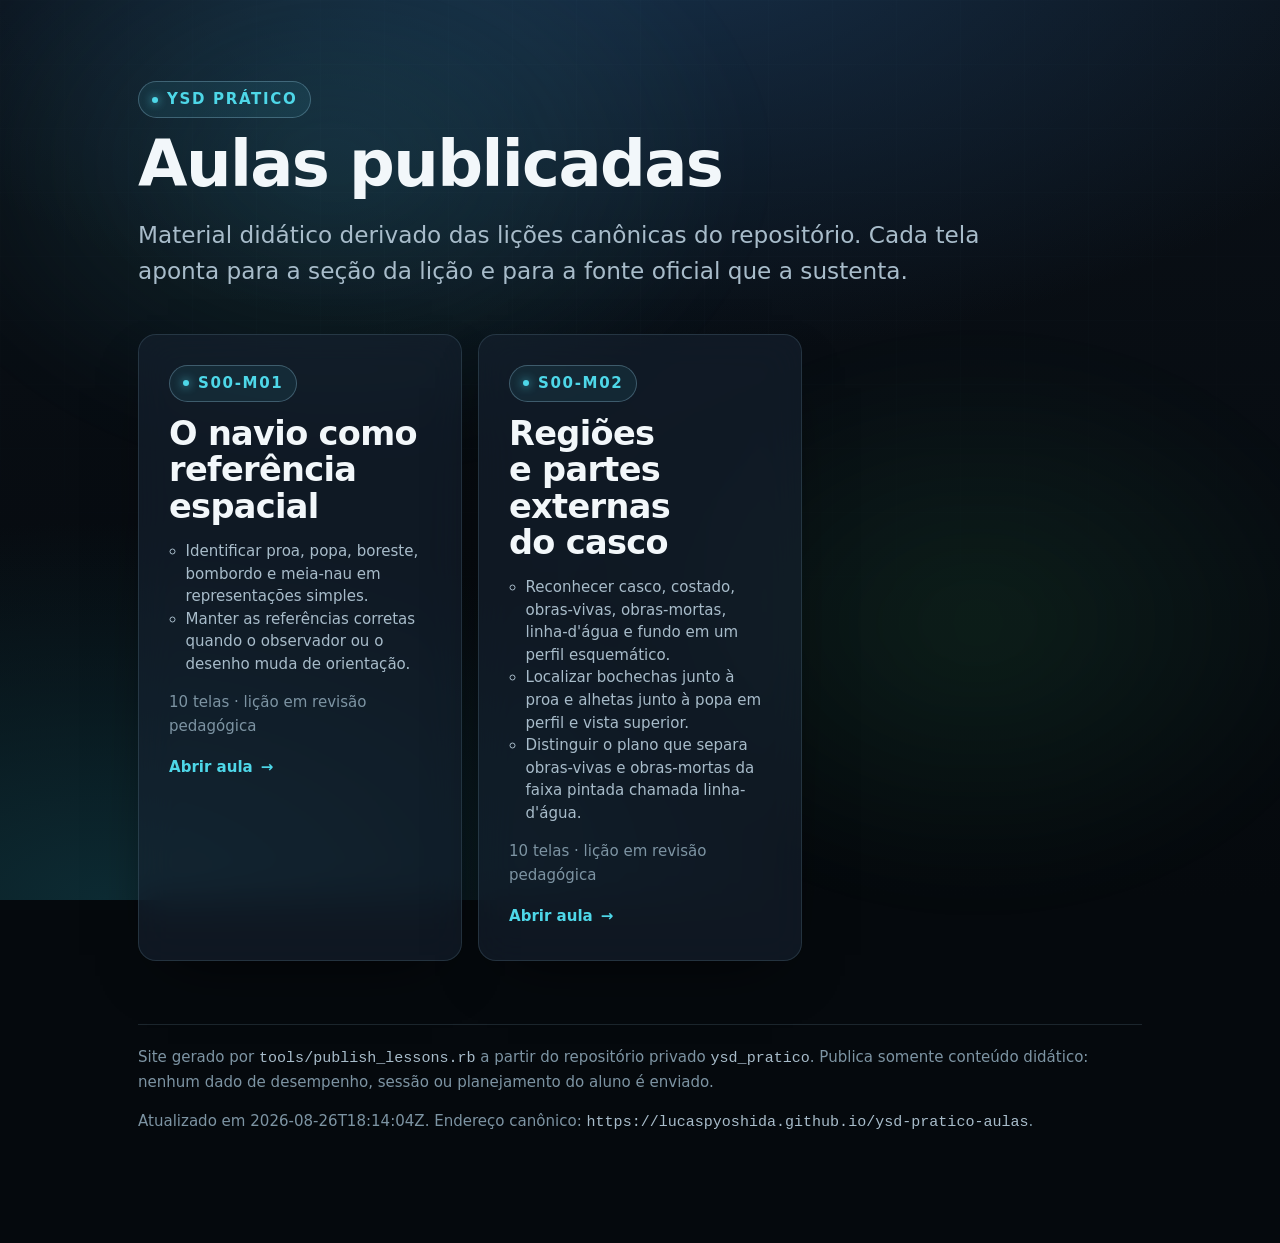
==== commit ed5b3e40: "publish: S00-M01, S00-M02 (ysd_pratico@2835d1e01221)" ====
--- a/index.html
+++ b/index.html
@@ -69,7 +69,7 @@
 
     <footer>
       <p>Site gerado por <code>tools/publish_lessons.rb</code> a partir do repositório privado <code>ysd_pratico</code>. Publica somente conteúdo didático: nenhum dado de desempenho, sessão ou planejamento do aluno é enviado.</p>
-      <p>Atualizado em 2026-08-26T17:46:43Z. Endereço canônico: <code>https://lucaspyoshida.github.io/ysd-pratico-aulas</code>.</p>
+      <p>Atualizado em 2026-08-26T18:14:04Z. Endereço canônico: <code>https://lucaspyoshida.github.io/ysd-pratico-aulas</code>.</p>
     </footer>
   </div>
 </body>
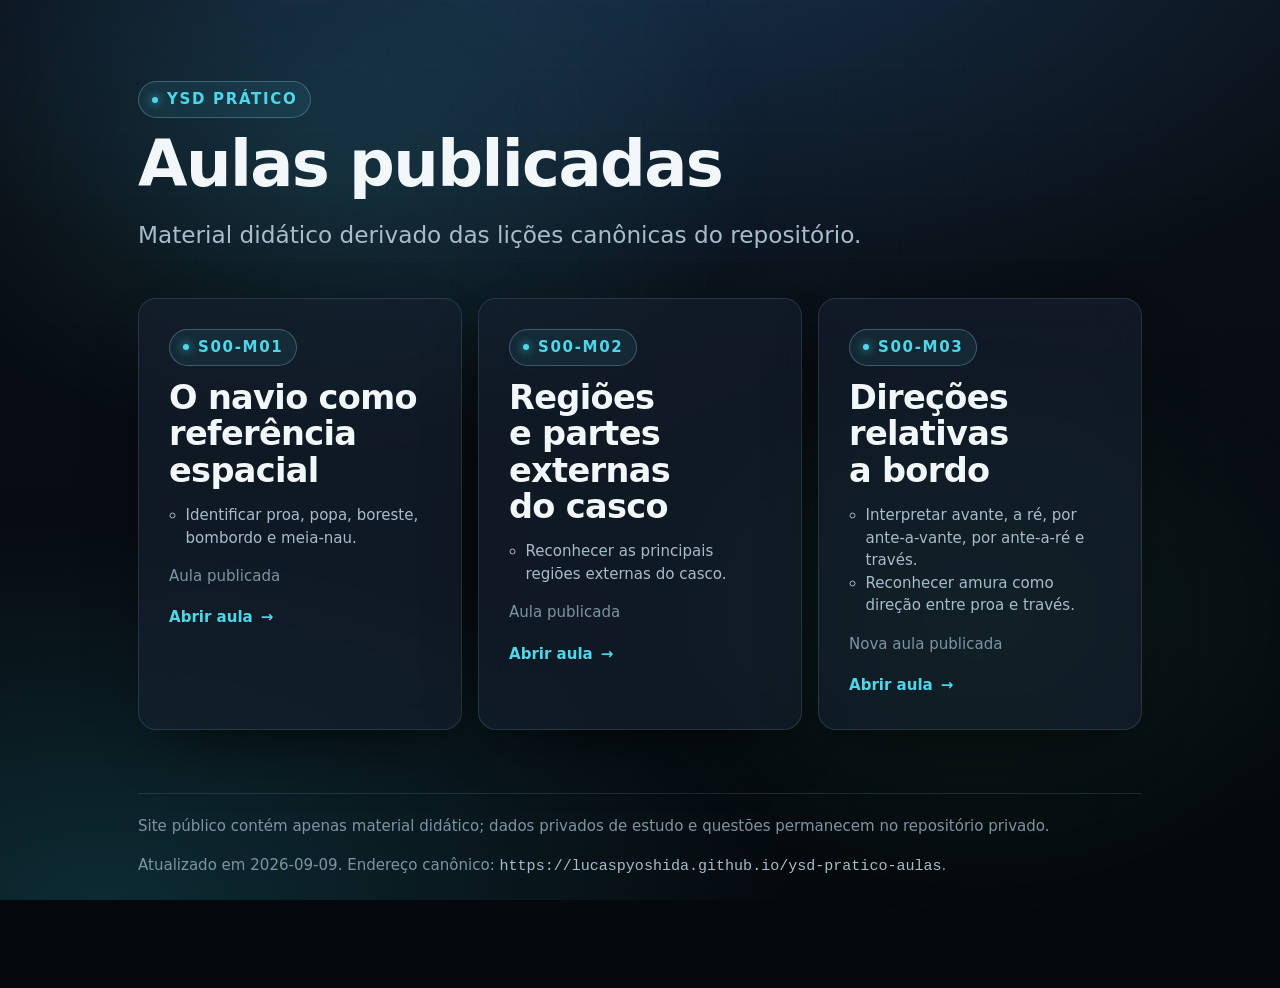
==== commit c437d520: "catalog: add S00-M03" ====
--- a/index.html
+++ b/index.html
@@ -9,21 +9,13 @@
   <link rel="icon" href="data:,">
   <link rel="stylesheet" href="assets/theme/ysd-deck.css">
   <style>
-    /* O catálogo reaproveita os tokens do tema; a grade é própria dele. */
     body { display: block; }
     .wrap { width: min(1100px, 100%); margin: 0 auto; padding: clamp(48px, 9vh, 96px) clamp(20px, 5vw, 48px) 96px; }
     header { margin-bottom: clamp(28px, 5vh, 52px); }
     header h1 { font-size: var(--step-4); margin-bottom: 0.3em; }
     header p { color: var(--muted); font-size: var(--step-1); max-width: 60ch; margin: 0; }
-    /* auto-fill, não auto-fit: com uma aula só, o cartão mantém largura de
-       cartão em vez de esticar por toda a página. */
     ul.grid { list-style: none; margin: 0; padding: 0; display: grid; gap: 16px; grid-template-columns: repeat(auto-fill, minmax(300px, 1fr)); }
-    .card a {
-      display: block; height: 100%; padding: clamp(20px, 2.6vw, 30px); border-radius: var(--radius);
-      border: 1px solid var(--glass-line); background: var(--glass); color: inherit; text-decoration: none;
-      backdrop-filter: blur(var(--glass-blur)); -webkit-backdrop-filter: blur(var(--glass-blur));
-      box-shadow: var(--shadow); transition: transform .25s var(--ease), border-color .25s var(--ease);
-    }
+    .card a { display: block; height: 100%; padding: clamp(20px, 2.6vw, 30px); border-radius: var(--radius); border: 1px solid var(--glass-line); background: var(--glass); color: inherit; text-decoration: none; backdrop-filter: blur(var(--glass-blur)); -webkit-backdrop-filter: blur(var(--glass-blur)); box-shadow: var(--shadow); transition: transform .25s var(--ease), border-color .25s var(--ease); }
     .card a:hover { transform: translateY(-4px); border-color: var(--proa); }
     .card h2 { font-size: var(--step-2); margin-bottom: 0.45em; }
     .objectives { margin: 0 0 16px; padding-left: 1.1em; color: var(--muted); font-size: var(--step--1); line-height: 1.5; }
@@ -38,39 +30,13 @@
 <body>
   <div class="backdrop" aria-hidden="true"></div>
   <div class="wrap">
-    <header>
-      <p class="eyebrow">YSD Prático</p>
-      <h1>Aulas publicadas</h1>
-      <p>Material didático derivado das lições canônicas do repositório. Cada tela aponta para a seção da lição e para a fonte oficial que a sustenta.</p>
-    </header>
-
+    <header><p class="eyebrow">YSD Prático</p><h1>Aulas publicadas</h1><p>Material didático derivado das lições canônicas do repositório.</p></header>
     <ul class="grid">
-<li class="card">
-  <a href="S00-M01/">
-    <p class="eyebrow">S00-M01</p>
-    <h2>O navio como referência espacial</h2>
-    <ul class="objectives"><li>Identificar proa, popa, boreste, bombordo e meia-nau em representações simples.</li><li>Manter as referências corretas quando o observador ou o desenho muda de orientação.</li></ul>
-    <p class="meta">10 telas · lição em revisão pedagógica</p>
-    <span class="go">Abrir aula</span>
-  </a>
-</li>
-
-<li class="card">
-  <a href="S00-M02/">
-    <p class="eyebrow">S00-M02</p>
-    <h2>Regiões e partes externas do casco</h2>
-    <ul class="objectives"><li>Reconhecer casco, costado, obras-vivas, obras-mortas, linha-d'água e fundo em um perfil esquemático.</li><li>Localizar bochechas junto à proa e alhetas junto à popa em perfil e vista superior.</li><li>Distinguir o plano que separa obras-vivas e obras-mortas da faixa pintada chamada linha-d'água.</li></ul>
-    <p class="meta">10 telas · lição em revisão pedagógica</p>
-    <span class="go">Abrir aula</span>
-  </a>
-</li>
-
+<li class="card"><a href="S00-M01/"><p class="eyebrow">S00-M01</p><h2>O navio como referência espacial</h2><ul class="objectives"><li>Identificar proa, popa, boreste, bombordo e meia-nau.</li></ul><p class="meta">Aula publicada</p><span class="go">Abrir aula</span></a></li>
+<li class="card"><a href="S00-M02/"><p class="eyebrow">S00-M02</p><h2>Regiões e partes externas do casco</h2><ul class="objectives"><li>Reconhecer as principais regiões externas do casco.</li></ul><p class="meta">Aula publicada</p><span class="go">Abrir aula</span></a></li>
+<li class="card"><a href="S00-M03/"><p class="eyebrow">S00-M03</p><h2>Direções relativas a bordo</h2><ul class="objectives"><li>Interpretar avante, a ré, por ante-a-vante, por ante-a-ré e través.</li><li>Reconhecer amura como direção entre proa e través.</li></ul><p class="meta">Nova aula publicada</p><span class="go">Abrir aula</span></a></li>
     </ul>
-
-    <footer>
-      <p>Site gerado por <code>tools/publish_lessons.rb</code> a partir do repositório privado <code>ysd_pratico</code>. Publica somente conteúdo didático: nenhum dado de desempenho, sessão ou planejamento do aluno é enviado.</p>
-      <p>Atualizado em 2026-08-26T18:14:04Z. Endereço canônico: <code>https://lucaspyoshida.github.io/ysd-pratico-aulas</code>.</p>
-    </footer>
+    <footer><p>Site público contém apenas material didático; dados privados de estudo e questões permanecem no repositório privado.</p><p>Atualizado em 2026-09-09. Endereço canônico: <code>https://lucaspyoshida.github.io/ysd-pratico-aulas</code>.</p></footer>
   </div>
 </body>
 </html>
